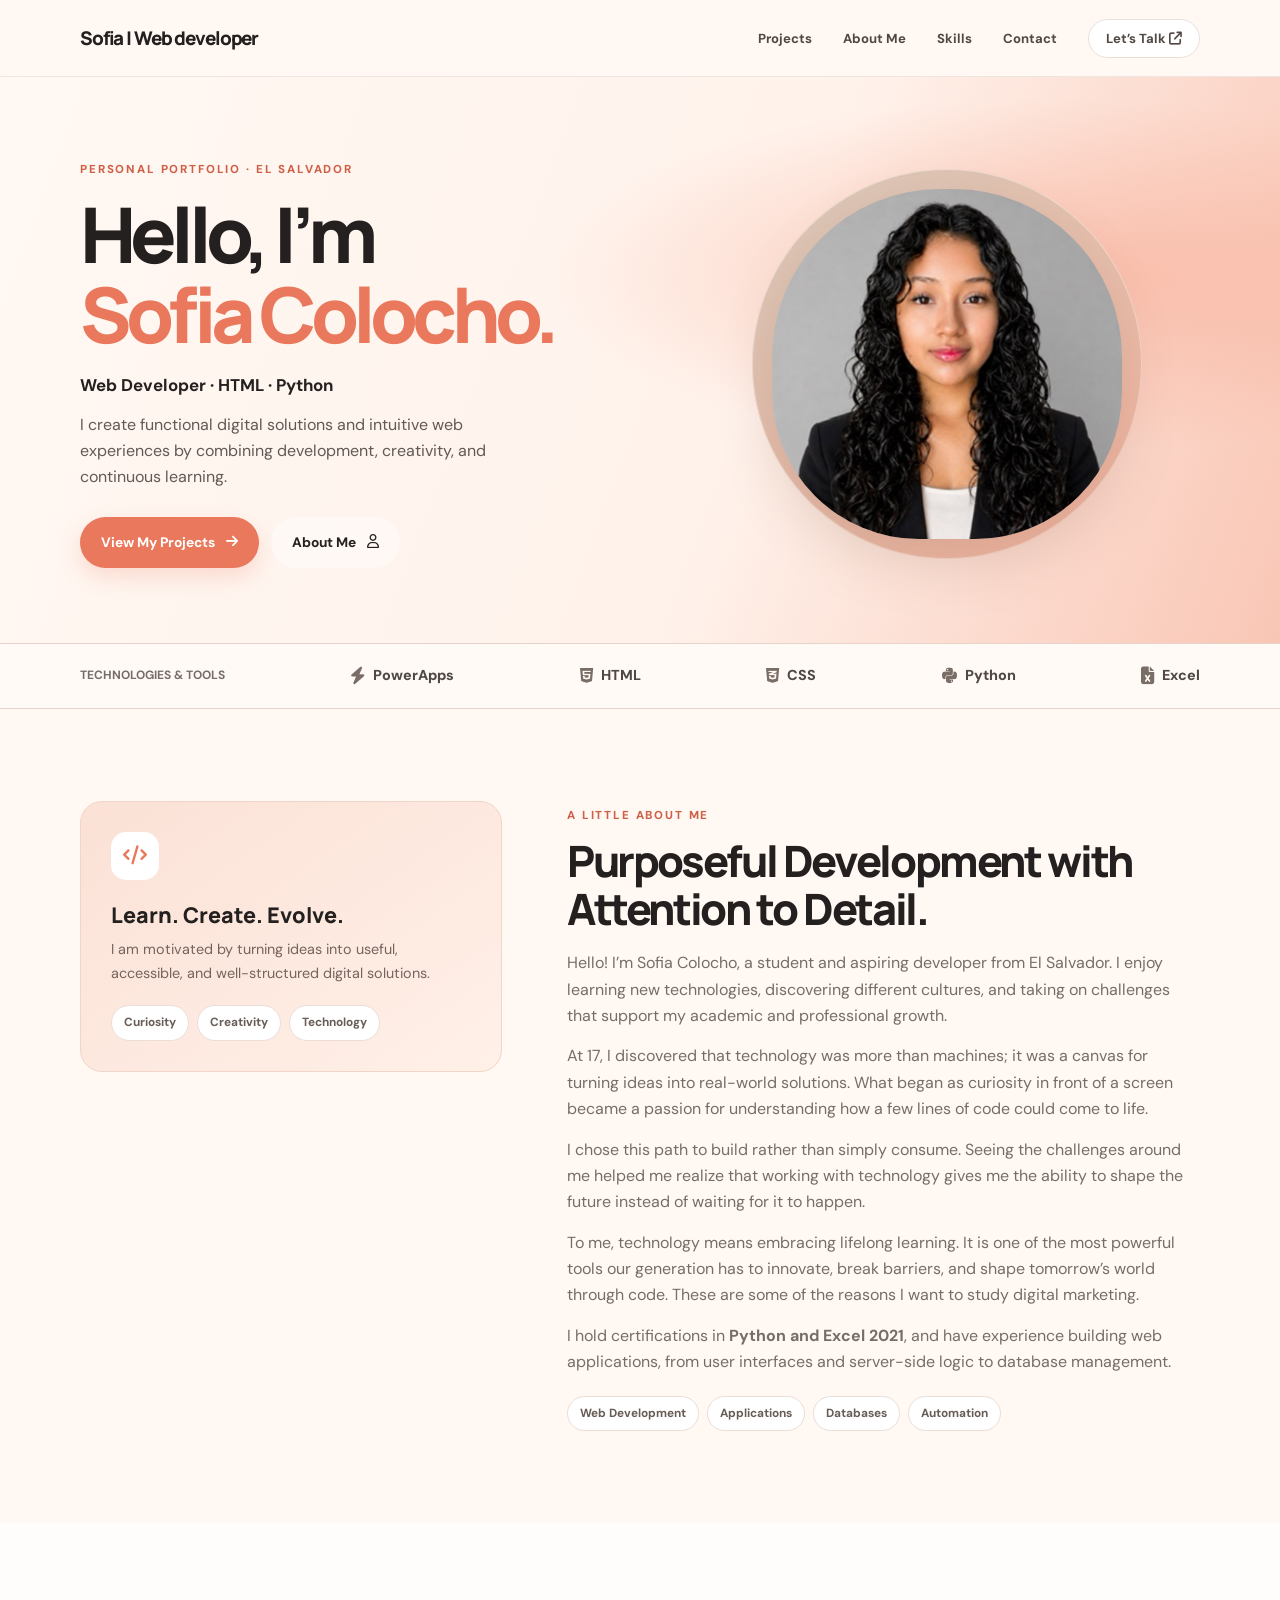
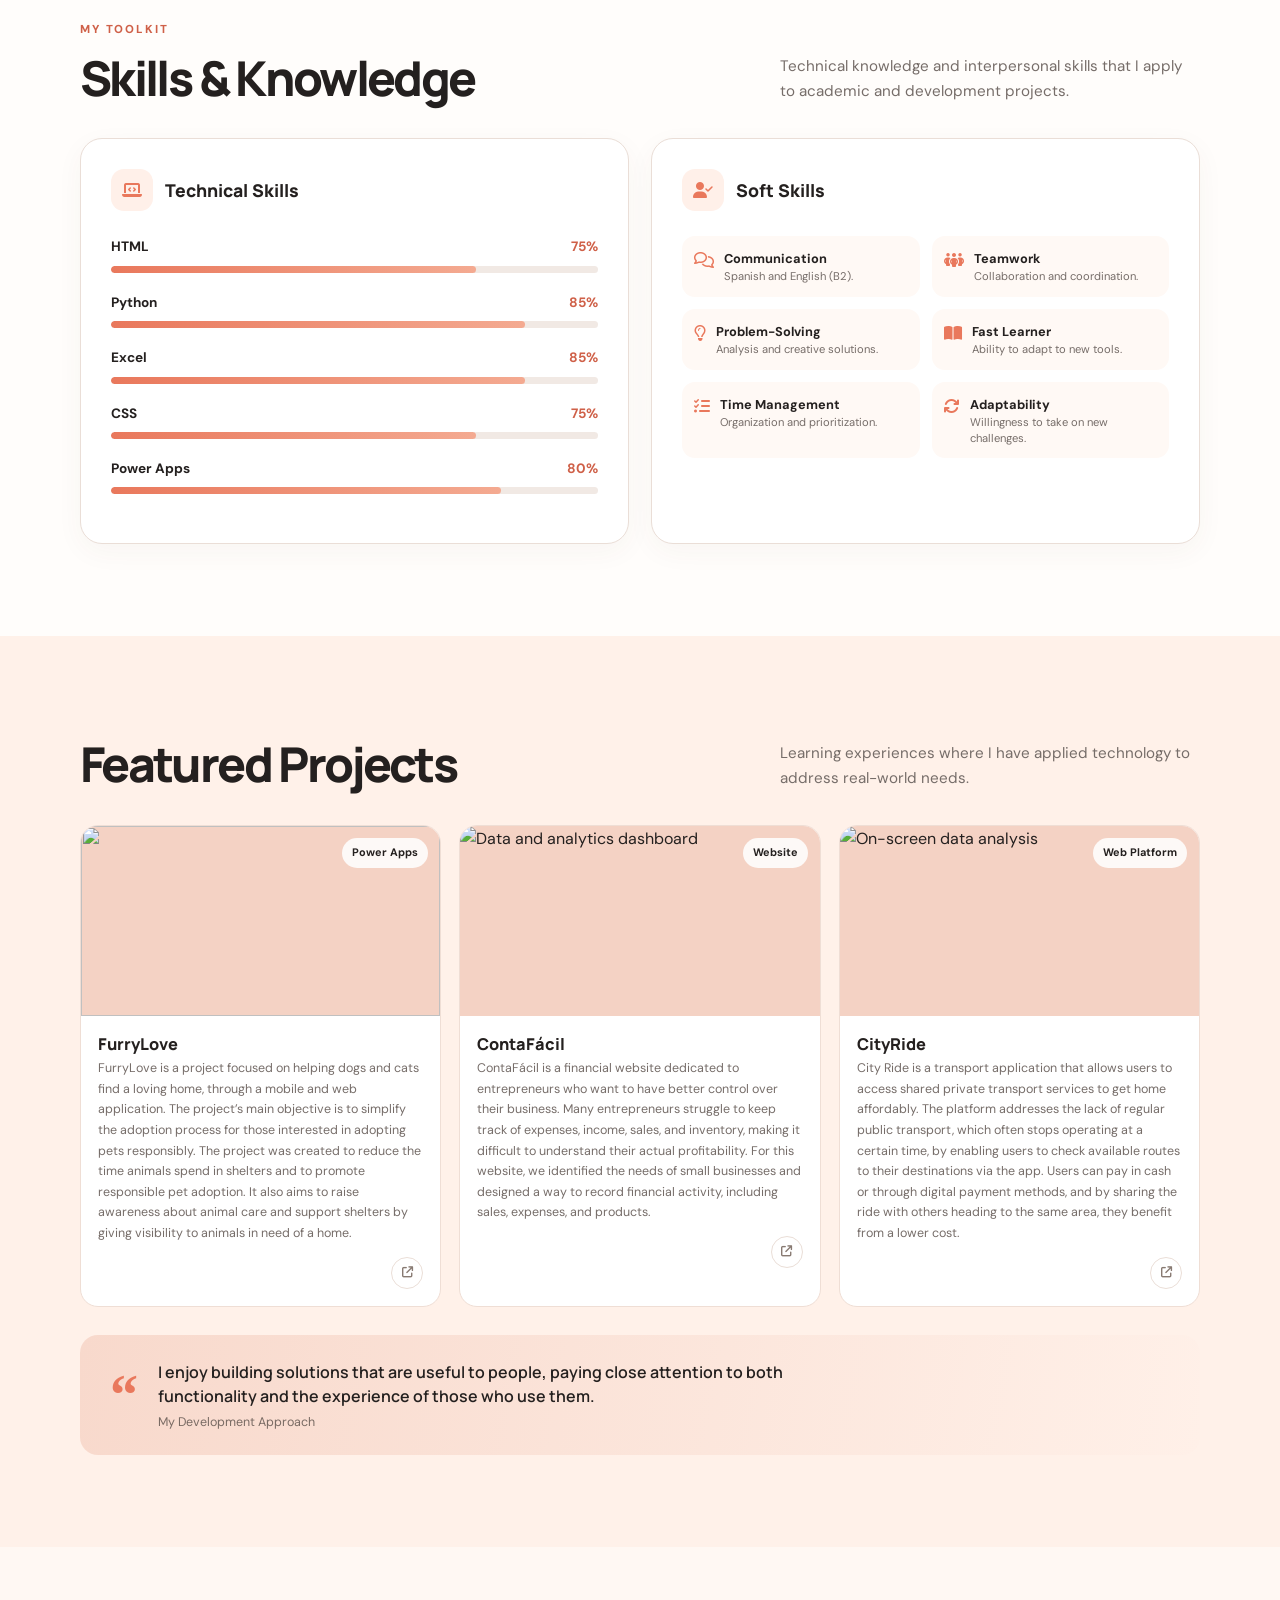
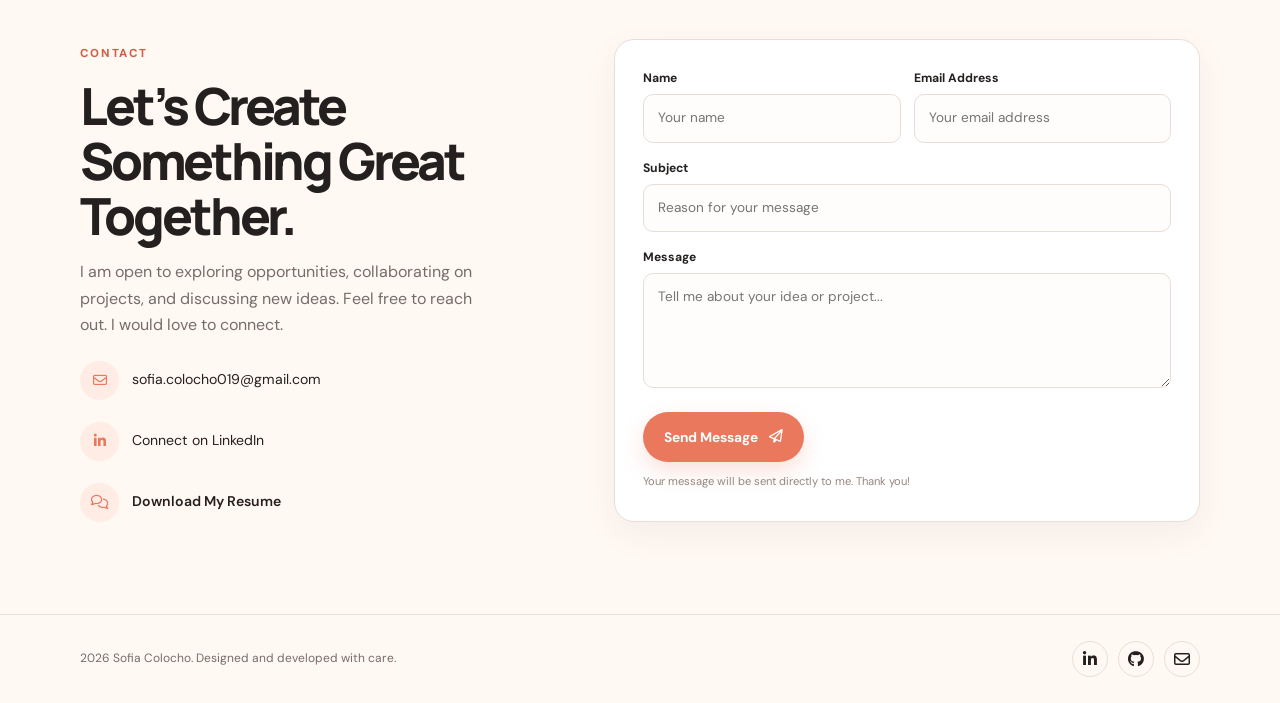
==== index.html @ 5ce37795 "Fix GitHub Pages root directory." ====
<!DOCTYPE html>
<html lang="en">
<head>
  <meta charset="UTF-8">
  <meta name="viewport" content="width=device-width, initial-scale=1.0">
  <meta name="description" content="Sofia Colocho's portfolio: web development, JavaScript, Node.js, Power Apps, and digital solutions.">
  <meta name="theme-color" content="#fff7f2">
  <title>Sofia Colocho — Web Developer</title>
  <link rel="preconnect" href="https://fonts.googleapis.com">
  <link rel="preconnect" href="https://fonts.gstatic.com" crossorigin>
  <link href="https://fonts.googleapis.com/css2?family=DM+Sans:wght@400;500;600;700&family=Manrope:wght@400;500;600;700;800&display=swap" rel="stylesheet">
  <link rel="stylesheet" href="https://cdnjs.cloudflare.com/ajax/libs/font-awesome/6.5.2/css/all.min.css">
  <link rel="stylesheet" href="style.css">
</head>
<body>
  <nav class="nav">
    <div class="wrap nav-inner">
      <a class="logo" href="#inicio">Sofia | Web developer<span></span></a>
      <button class="menu-btn" id="menuBtn" aria-label="Open menu" aria-expanded="false"><i class="fa-solid fa-bars"></i></button>
      <ul class="nav-links" id="navLinks">
        <li><a href="#proyectos">Projects</a></li>
        <li><a href="#sobre-mi">About Me</a></li>
        <li><a href="#habilidades">Skills</a></li>
        <li><a href="#contacto">Contact</a></li>
        <li><a class="nav-cta" href="#contacto">Let’s Talk <i class="fa-solid fa-arrow-up-right-from-square"></i></a></li>
      </ul>
    </div>
  </nav>

  <header class="hero" id="inicio">
    <div class="wrap hero-grid">
      <div class="reveal">
        <div class="eyebrow">Personal Portfolio · El Salvador</div>
        <h1>Hello, I’m<span>Sofia Colocho.</span></h1>
        <div class="hero-role">Web Developer · HTML · Python</div>
        <p class="hero-copy">I create functional digital solutions and intuitive web experiences by combining development, creativity, and continuous learning.</p>
        <div class="hero-actions">
          <a class="btn btn-primary" href="#proyectos">View My Projects <i class="fa-solid fa-arrow-right"></i></a>
          <a class="btn btn-light" href="#sobre-mi">About Me <i class="fa-regular fa-user"></i></a>
        </div>
      </div>

      
      <div class="hero-visual reveal">
        <div class="portrait-halo"></div>
       <img src="Images/WhatsApp Image 2026-11-08 at 6.31.01 PM.jpeg" alt="Fotografía de perfil" class="portrait"
>
       
      </div>
    </div>
  </header>

  <div class="tool-strip">
    <div class="wrap tools">
      <span class="tools-label">TECHNOLOGIES & TOOLS</span>
      <span class="tool"><i class="fa-solid fa-bolt"></i> PowerApps</span>
      <span class="tool"><i class="fa-brands fa-html5"></i> HTML</span>
      <span class="tool"><i class="fa-brands fa-css3-alt"></i> CSS</span>
      <span class="tool"><i class="fa-brands fa-python"></i> Python</span>
      <span class="tool"><i class="fa-solid fa-file-excel"></i> Excel</span>
    </div>
  </div>

  <main>
    <section class="section" id="sobre-mi">
      <div class="wrap about-grid">
        <aside class="about-card reveal">
          <div class="icon"><i class="fa-solid fa-code"></i></div>
          <h3>Learn. Create. Evolve.</h3>
          <p>I am motivated by turning ideas into useful, accessible, and well-structured digital solutions.</p>
          <div class="chips">
            <span class="chip">Curiosity</span>
            <span class="chip">Creativity</span>
            <span class="chip">Technology</span>
          </div>
        </aside>

        <div class="about-copy reveal">
          <span class="eyebrow">A Little About Me</span>
          <h2>Purposeful Development with Attention to Detail.</h2>

          <p>Hello! I’m Sofia Colocho, a student and aspiring developer from El Salvador. I enjoy learning new technologies, discovering different cultures, and taking on challenges that support my academic and professional growth.</p>

          <p>At 17, I discovered that technology was more than machines; it was a canvas for turning ideas into real-world solutions. What began as curiosity in front of a screen became a passion for understanding how a few lines of code could come to life.</p>

          <p>I chose this path to build rather than simply consume. Seeing the challenges around me helped me realize that working with technology gives me the ability to shape the future instead of waiting for it to happen.</p>

          <p>To me, technology means embracing lifelong learning. It is one of the most powerful tools our generation has to innovate, break barriers, and shape tomorrow’s world through code. These are some of the reasons I want to study digital marketing.</p>

          <p>I hold certifications in <strong>Python and Excel 2021</strong>, and have experience building web applications, from user interfaces and server-side logic to database management.</p>

          <div class="chips">
            <span class="chip">Web Development</span>
            <span class="chip">Applications</span>
            <span class="chip">Databases</span>
            <span class="chip">Automation</span>
          </div>
        </div>
      </div>
    </section>

    <section class="section" id="habilidades" style="background:#fffdfb">
      <div class="wrap">
        <div class="section-head reveal">
          <div>
            <span class="eyebrow">My Toolkit</span>
            <h2>Skills & Knowledge</h2>
          </div>
          <p>Technical knowledge and interpersonal skills that I apply to academic and development projects.</p>
        </div>

        <div class="skills-grid">
          <div class="panel reveal">
            <div class="panel-title">
              <i class="fa-solid fa-laptop-code"></i>
              <h3>Technical Skills</h3>
            </div>

            <div class="skill">
              <div class="skill-info"><span>HTML</span><span>75%</span></div>
              <div class="track"><div class="fill" data-width="75%"></div></div>
            </div>

            <div class="skill">
              <div class="skill-info"><span>Python</span><span>85%</span></div>
              <div class="track"><div class="fill" data-width="85%"></div></div>
            </div>

            <div class="skill">
              <div class="skill-info"><span>Excel</span><span>85%</span></div>
              <div class="track"><div class="fill" data-width="85%"></div></div>
            </div>

            <div class="skill">
              <div class="skill-info"><span>CSS</span><span>75%</span></div>
              <div class="track"><div class="fill" data-width="75%"></div></div>
            </div>

            <div class="skill">
              <div class="skill-info"><span>Power Apps</span><span>80%</span></div>
              <div class="track"><div class="fill" data-width="80%"></div></div>
            </div>
          </div>

          <div class="panel reveal">
            <div class="panel-title">
              <i class="fa-solid fa-user-check"></i>
              <h3>Soft Skills</h3>
            </div>

            <div class="soft-grid">
              <div class="soft">
                <i class="fa-regular fa-comments"></i>
                <div><strong>Communication</strong><small>Spanish and English (B2).</small></div>
              </div>

              <div class="soft">
                <i class="fa-solid fa-people-group"></i>
                <div><strong>Teamwork</strong><small>Collaboration and coordination.</small></div>
              </div>

              <div class="soft">
                <i class="fa-regular fa-lightbulb"></i>
                <div><strong>Problem-Solving</strong><small>Analysis and creative solutions.</small></div>
              </div>

              <div class="soft">
                <i class="fa-solid fa-book-open"></i>
                <div><strong>Fast Learner</strong><small>Ability to adapt to new tools.</small></div>
              </div>

              <div class="soft">
                <i class="fa-solid fa-list-check"></i>
                <div><strong>Time Management</strong><small>Organization and prioritization.</small></div>
              </div>

              <div class="soft">
                <i class="fa-solid fa-arrows-rotate"></i>
                <div><strong>Adaptability</strong><small>Willingness to take on new challenges.</small></div>
              </div>
            </div>
          </div>
        </div>
      </div>
    </section>

    <section class="section projects" id="proyectos">
      <div class="wrap">
        <div class="section-head reveal">
          <div><h2>Featured Projects</h2></div>
          <p>Learning experiences where I have applied technology to address real-world needs.</p>
        </div>

        <div class="project-grid">
          <article class="project-card reveal" data-project="furrylove">
            <div class="project-image">
              <img src="https://images.unsplash.com/photo-1594004844563-536a03a6e532?q=80&w=870&auto=format&fit=crop&ixlib=rb-4.1.0&ixid=NHwxMjA3fDA%3D" alt="" loading="lazy">
              <span class="project-type">Power Apps</span>
            </div>
            <div class="project-info">
              <h3>FurryLove</h3>
<p>FurryLove is a project focused on helping dogs and cats find a loving home, through a mobile and web application. The project’s main objective is to simplify the adoption process for those interested in adopting pets responsibly.
The project was created to reduce the time animals spend in shelters and to promote responsible pet adoption. It also aims to raise awareness about animal care and support shelters by giving visibility to animals in need of a home.</p>              <div class="project-bottom">
                <span></span>
                <span class="circle-arrow"><i class="fa-solid fa-arrow-up-right-from-square"></i></span>
              </div>
            </div>
          </article>

          <article class="project-card reveal" data-project="contafacill">
            <div class="project-image">
              <img src="https://images.unsplash.com/photo-1551288049-bebda4e38f71?auto=format&fit=crop&w=900&q=85" alt="Data and analytics dashboard" loading="lazy">
              <span class="project-type">Website</span>
            </div>
            <div class="project-info">
              <h3>ContaFácil</h3>
              <p>ContaFácil is a financial website dedicated to entrepreneurs who want to have better control over their business. Many entrepreneurs struggle to keep track of expenses, income, sales, and inventory, making it difficult to understand their actual profitability. For this website, we identified the needs of small businesses and designed a way to record financial activity, including sales, expenses, and products.</p>
              <div class="project-bottom">
                <span></span>
                <span class="circle-arrow"><i class="fa-solid fa-arrow-up-right-from-square"></i></span>
              </div>
            </div>
          </article>

          <article class="project-card reveal" data-project="cityride">
            <div class="project-image">
              <img src="https://images.unsplash.com/photo-1676622214545-b069e0722a58?q=80&w=1567&auto=format&fit=crop&ixlib=rb-4.1.0&ixid=NHwxMjA3fDA%3D" alt="On-screen data analysis" loading="lazy">
              <span class="project-type">Web Platform</span>
            </div>
            <div class="project-info">
              <h3>CityRide</h3>
              <p>City Ride is a transport application that allows users to access shared private transport services to get home affordably. The platform addresses the lack of regular public transport, which often stops operating at a certain time, by enabling users to check available routes to their destinations via the app. Users can pay in cash or through digital payment methods, and by sharing the ride with others heading to the same area, they benefit from a lower cost.</p>
              <div class="project-bottom">
                <span></span>
                <span class="circle-arrow"><i class="fa-solid fa-arrow-up-right-from-square"></i></span>
              </div>
            </div>
          </article>
        </div>

        <div class="quote-band reveal">
          <div class="quote-mark">“</div>
          <div>
            <p>I enjoy building solutions that are useful to people, paying close attention to both functionality and the experience of those who use them.</p>
            <small>My Development Approach</small>
          </div>
        </div>
      </div>
    </section>

    <section class="section" id="contacto">
      <div class="wrap contact-grid">
        <div class="contact-copy reveal">
          <span class="eyebrow">Contact</span>
          <h2>Let’s Create Something Great Together.</h2>
          <p>I am open to exploring opportunities, collaborating on projects, and discussing new ideas. Feel free to reach out. I would love to connect.</p>

          <div class="contact-line">
            <i class="fa-regular fa-envelope"></i>
            <a href="https://mail.google.com/mail/?view=cm&fs=1&to=sofia.colocho019@gmail.com&su=Contact%20from%20your%20portfolio" target="_blank" rel="noopener noreferrer" style="color: inherit; text-decoration: none;">
              <span>sofia.colocho019@gmail.com</span>
            </a>
          </div>

          <div class="contact-line">
            <i class="fa-brands fa-linkedin-in" style="width: 39px; height: 39px; display: grid; place-items: center; border-radius: 50%; background: #ffede5; color: var(--coral);"></i>
            <a href="https://www.linkedin.com/in/sof%C3%ADa-colocho/" target="_blank" rel="noopener noreferrer" style="color: inherit; text-decoration: none;">
              <span>Connect on LinkedIn</span>
            </a>
          </div>

          <div class="contact-line">
            <i class="fa-regular fa-comments" style="width: 39px; height: 39px; display: grid; place-items: center; border-radius: 50%; background: #ffede5; color: var(--coral);"></i>
            <a href="CV Sofia Colocho (1).pdf" download="CV_Sofia_Colocho.pdf" style="color: inherit; text-decoration: none; font-weight: 600;">
              <span>Download My Resume</span>
            </a>
          </div>
        </div>

<form class="form reveal" id="contactForm">

    <div class="form-row">
        <div class="field">
            <label for="name">Name</label>
            <input id="name" name="name" type="text" placeholder="Your name" required maxlength="80" autocomplete="name">
        </div>

        <div class="field">
            <label for="email">Email Address</label>
            <input id="email" name="email" type="email" placeholder="Your email address" required maxlength="120" autocomplete="email">
        </div>
    </div>

    <div class="field">
        <label for="subject">Subject</label>
        <input id="subject" name="subject" type="text" placeholder="Reason for your message" required maxlength="120">
    </div>
    <div class="field">
        <label for="message">Message</label>
        <textarea id="message" name="message" placeholder="Tell me about your idea or project..." required maxlength="3000"></textarea>
    </div>

    <button class="btn btn-primary" type="submit" id="submitBtn">
        Send Message
        <i class="fa-regular fa-paper-plane"></i>
    </button>

    <p class="form-note" id="formNote" aria-live="polite">
        Your message will be sent directly to me. Thank you!
    </p>

</form>

       
      </div>
    </section>
  </main>

  <footer>
    <div class="wrap footer-inner">
      <p><span id="year"></span> Sofia Colocho. Designed and developed with care.</p>
      <div class="social">
        <a href="https://www.linkedin.com/in/sof%C3%ADa-colocho/" aria-label="LinkedIn" title="Add your LinkedIn URL"><i class="fa-brands fa-linkedin-in"></i></a>
        <a href="https://github.com/SofiaColocho" aria-label="GitHub" title="Add your GitHub URL"><i class="fa-brands fa-github"></i></a>


        <a href="https://mail.google.com/mail/?view=cm&fs=1&to=sofia.colocho019@gmail.com&su=Contact%20from%20your%20portfolio" target="_blank" rel="noopener noreferrer" style="color: inherit; text-decoration: none;" aria-label="Email" title="Add your email link"><i class="fa-regular fa-envelope"></i></a>
      </div>
    </div>
  </footer>

  <div class="modal" id="projectModal" role="dialog" aria-modal="true" aria-labelledby="modalTitle">
    <div class="modal-box">
      <button class="modal-close" id="modalClose" aria-label="Close dialog">&times;</button>

      <span class="eyebrow">FEATURED PROJECT</span>

      <h3 id="modalTitle"></h3>

      <p id="modalDescription"></p>

      <div class="modal-tags" id="modalTags"></div>

      <a id="modalLink" href="#" target="_blank" rel="noopener noreferrer" class="btn btn-primary">
        Visit Project
        <i class="fa-solid fa-arrow-up-right-from-square"></i>
      </a>
    </div>
  </div>

<div class="cursor-dot" id="cursorDot"></div>
<div class="cursor-ring" id="cursorRing"></div>
<div class="cursor-trail" id="cursorTrail"></div>
</div>

  <script src="script.js"></script>


</body>
</html>
---- style.css ----
:root{--paper:#fff8f3;--paper2:#fff1e9;--ink:#24201f;--muted:#766d69;--coral:#e9785c;--coral-dark:#cf6048;--line:#eaded7;--white:#fff;--shadow:0 18px 55px rgba(104,66,48,.12);--radius:22px}
    *{box-sizing:border-box;margin:0;padding:0}
    html{scroll-behavior:smooth;scroll-padding-top:92px}
    body{font-family:"DM Sans",sans-serif;color:var(--ink);background:var(--paper);line-height:1.65}
    a{color:inherit;text-decoration:none}button,input,textarea{font:inherit}img{display:block;max-width:100%}
    .wrap{width:min(1120px,calc(100% - 48px));margin:auto}
    .section{padding:92px 0}
    .eyebrow{font-size:.72rem;letter-spacing:.16em;text-transform:uppercase;color:var(--coral-dark);font-weight:800}
    .section-head{display:flex;justify-content:space-between;align-items:end;gap:24px;margin-bottom:34px}
    .section-head h2{font:800 clamp(2rem,4vw,3rem)/1.12 "Manrope",sans-serif;letter-spacing:-.055em;margin-top:9px}
    .section-head p{max-width:420px;color:var(--muted);font-size:.95rem}
    .btn{display:inline-flex;align-items:center;justify-content:center;gap:11px;padding:13px 20px;border:1px solid transparent;border-radius:999px;font-weight:700;font-size:.86rem;transition:.25s;cursor:pointer}
    .btn-primary{background:var(--coral);color:white;box-shadow:0 9px 22px rgba(233,120,92,.22)}
    .btn-primary:hover{background:var(--coral-dark);transform:translateY(-2px)}
    .btn-light{border-color:#d9c    9c0;background:rgba(255,255,255,.35)}
    .btn-light:hover{background:white;transform:translateY(-2px)}
    .nav{position:sticky;top:0;z-index:20;background:rgba(255,248,243,.88);backdrop-filter:blur(16px);border-bottom:1px solid rgba(234,222,215,.75)}
    .nav-inner{height:76px;display:flex;align-items:center;justify-content:space-between}
    .logo{font:800 1.18rem "Manrope",sans-serif;letter-spacing:-.06em}.logo span{color:var(--coral)}
    .nav-links{display:flex;align-items:center;gap:31px;list-style:none}
    .nav-links a{font-size:.82rem;font-weight:700;color:#514844;transition:.2s}.nav-links a:hover,.nav-links a.active{color:var(--coral-dark)}
    .nav-cta{padding:10px 17px;border-radius:999px;background:white;border:1px solid var(--line)}
    .menu-btn{display:none;border:0;background:none;font-size:1.25rem}
    .hero{position:relative;overflow:hidden;padding:82px 0 74px;background:radial-gradient(ellipse at 83% 35%,rgba(247,164,139,.55),transparent 34%),linear-gradient(110deg,#fff8f3 0%,#fff2eb 58%,#f9c6b5 100%)}
    .hero-grid{display:grid;grid-template-columns:1.05fr .95fr;align-items:center;gap:55px}
    .hero h1{font:800 clamp(3.2rem,6vw,5.2rem)/1.03 "Manrope",sans-serif;letter-spacing:-.075em;margin:15px 0 19px}
    .hero h1 span{display:block;color:var(--coral)}
    .hero-role{font-size:1.06rem;font-weight:700;margin-bottom:12px}
    .hero-copy{max-width:440px;color:#625955;margin-bottom:26px}
    .hero-actions{display:flex;gap:12px;flex-wrap:wrap}
    .hero-visual{position:relative;min-height:410px;display:grid;place-items:center}
    .portrait-halo{position:absolute;width:min(390px,90%);aspect-ratio:1;border-radius:50%;background:linear-gradient(145deg,#d9c8b9,#f5b49f);box-shadow:inset 0 0 0 1px rgba(255,255,255,.4)}
    .portrait{position:relative;z-index:1;width:min(350px,82%);height:350px;border-radius:48% 48% 42% 42%;object-fit:cover;object-position:center;background:linear-gradient(145deg,#d8c6b7,#f3a58f);box-shadow:0 22px 55px rgba(118,76,58,.18)}
    .portrait-placeholder{position:relative;z-index:1;width:min(350px,82%);height:350px;border-radius:48% 48% 42% 42%;display:grid;place-items:center;color:white;font:800 5rem "Manrope";background:linear-gradient(145deg,#c8b4a5,#ed9d84);box-shadow:0 22px 55px rgba(118,76,58,.18)}
    .status-card{position:absolute;z-index:2;right:-3px;bottom:25px;width:215px;padding:18px;border:1px solid rgba(255,255,255,.7);border-radius:18px;background:rgba(255,247,242,.82);backdrop-filter:blur(15px);box-shadow:var(--shadow)}
    .status{font-size:.7rem;color:#bd684f;font-weight:800;margin-bottom:8px}.status i{font-size:.55rem;margin-right:6px}
    .status-card p{font-size:.82rem;line-height:1.5;color:#514844}.status-card strong{display:block;margin-top:4px}
    .tool-strip{border-top:1px solid rgba(221,196,183,.7);border-bottom:1px solid rgba(221,196,183,.7);padding:20px 0;background:rgba(255,255,255,.2)}
    .tools{display:flex;align-items:center;justify-content:space-between;gap:20px;flex-wrap:wrap}
    .tools-label{font-size:.75rem;color:var(--muted);font-weight:700}.tool{display:flex;align-items:center;gap:8px;font-weight:800;color:#504844;font-size:.9rem}.tool i{font-size:1.1rem;color:#7a6d66}
    .about-grid{display:grid;grid-template-columns:.8fr 1.2fr;gap:65px;align-items:start}
    .about-card{padding:30px;border-radius:var(--radius);background:linear-gradient(145deg,#fbe1d6,#fff0e8);border:1px solid #f1d5c9}
    .about-card .icon{width:48px;height:48px;border-radius:15px;display:grid;place-items:center;background:white;color:var(--coral);font-size:1.2rem;margin-bottom:20px}
    .about-card h3{font:800 1.35rem "Manrope";margin-bottom:9px}.about-card p{font-size:.9rem;color:#74645d}
    .about-copy h2{font:800 clamp(2rem,4vw,2.7rem)/1.1 "Manrope";letter-spacing:-.055em;margin:10px 0 18px}.about-copy p{color:var(--muted);margin-bottom:14px}
    .chips{display:flex;gap:8px;flex-wrap:wrap;margin-top:20px}.chip{padding:7px 12px;border-radius:99px;background:white;border:1px solid var(--line);font-size:.74rem;font-weight:700;color:#685c56}
    .skills{background:#fffdfb}.skills-grid{display:grid;grid-template-columns:1fr 1fr;gap:22px}
    .panel{background:white;border:1px solid var(--line);border-radius:var(--radius);padding:30px;box-shadow:0 8px 28px rgba(92,63,49,.045)}
    .panel-title{display:flex;align-items:center;gap:12px;margin-bottom:25px}.panel-title i{width:42px;height:42px;display:grid;place-items:center;background:#fff0e9;color:var(--coral);border-radius:13px}.panel-title h3{font:800 1.1rem "Manrope"}
    .skill{margin:19px 0}.skill-info{display:flex;justify-content:space-between;font-size:.85rem;font-weight:700;margin-bottom:7px}.skill-info span:last-child{color:var(--coral-dark)}
    .track{height:7px;border-radius:20px;background:#f1e9e4;overflow:hidden}.fill{height:100%;width:0;background:linear-gradient(90deg,#e9785c,#f4aa91);border-radius:inherit;transition:width 1.2s ease}
    .soft-grid{display:grid;grid-template-columns:1fr 1fr;gap:12px}.soft{display:flex;gap:10px;padding:12px;border-radius:13px;background:#fff9f5}.soft i{color:var(--coral);margin-top:4px}.soft strong{font-size:.8rem;display:block}.soft small{font-size:.7rem;color:var(--muted);line-height:1.4;display:block}
    .projects{background:var(--paper2)}
    .project-grid{display:grid;grid-template-columns:repeat(3,1fr);gap:18px}
    .project-card{background:white;border:1px solid #efded5;border-radius:18px;overflow:hidden;transition:.3s;cursor:pointer}
    .project-card:hover{transform:translateY(-6px);box-shadow:var(--shadow)}
    .project-image{height:190px;position:relative;overflow:hidden;background:#f4d2c4}.project-image img{width:100%;height:100%;object-fit:cover;transition:transform .5s}.project-card:hover img{transform:scale(1.06)}
    .project-type{position:absolute;right:12px;top:12px;padding:6px 10px;border-radius:99px;background:rgba(255,255,255,.86);font-size:.68rem;font-weight:700}
    .project-info{padding:17px}.project-info h3{font:800 1.02rem "Manrope";margin-bottom:3px}.project-info p{font-size:.78rem;color:var(--muted)}.project-bottom{display:flex;justify-content:space-between;align-items:center;margin-top:13px}.project-bottom span{font-size:.7rem;color:#887a72}.circle-arrow{width:32px;height:32px;border:1px solid var(--line);border-radius:50%;display:grid;place-items:center;color:var(--coral)}
    .quote-band{margin-top:28px;padding:25px 30px;display:flex;align-items:center;gap:20px;border-radius:18px;background:linear-gradient(100deg,#f8d9cc,#fff0e8)}
    .quote-mark{font:800 3.5rem/1 Georgia;color:var(--coral)}.quote-band p{font:600 1rem/1.55 "Manrope";max-width:700px}.quote-band small{display:block;color:#786a63;margin-top:5px;font:400 .78rem "DM Sans"}
    .contact{background:#fffdfb}.contact-grid{display:grid;grid-template-columns:.9fr 1.1fr;gap:55px}
    .contact-copy h2{font:800 clamp(2.2rem,4vw,3.2rem)/1.08 "Manrope";letter-spacing:-.06em;margin:12px 0 16px}.contact-copy p{color:var(--muted);max-width:400px}.contact-line{display:flex;align-items:center;gap:13px;margin-top:22px;font-size:.88rem}.contact-line i{width:39px;height:39px;display:grid;place-items:center;border-radius:50%;background:#ffede5;color:var(--coral)}
    .form{padding:28px;border:1px solid var(--line);border-radius:20px;background:white;box-shadow:0 12px 35px rgba(92,63,49,.06)}
    .form-row{display:grid;grid-template-columns:1fr 1fr;gap:13px}.field{margin-bottom:15px}.field label{display:block;font-size:.76rem;font-weight:700;margin-bottom:6px}.field input,.field textarea{width:100%;padding:12px 14px;border:1px solid #e8ddd7;border-radius:10px;background:#fffdfb;outline:none;font-size:.85rem;transition:.2s}.field input:focus,.field textarea:focus{border-color:var(--coral);box-shadow:0 0 0 3px rgba(233,120,92,.12)}.field textarea{min-height:115px;resize:vertical}.form-note{font-size:.7rem;color:#958780;margin-top:10px}
    footer{padding:26px 0;border-top:1px solid var(--line);background:#fff8f3}.footer-inner{display:flex;justify-content:space-between;align-items:center;gap:20px}.footer-inner p{font-size:.75rem;color:var(--muted)}.social{display:flex;gap:10px}.social a{width:36px;height:36px;border:1px solid var(--line);border-radius:50%;display:grid;place-items:center;transition:.2s}.social a:hover{color:white;background:var(--coral);border-color:var(--coral)}


.modal {
  position: fixed;
  inset: 0;
  z-index: 50;
  display: none;
  place-items: center;
  padding: 20px;
  background: rgba(35, 25, 21, 0.65);
  backdrop-filter: blur(7px);
}

.modal.open {
  display: grid;
}

.modal-box {
  width: min(520px, 100%);
  padding: 35px;
  border-radius: 22px;
  background: var(--paper);
  box-shadow: 0 25px 80px rgba(35, 25, 21, 0.25);
  position: relative;
  animation: modalAppear 0.3s ease;
}

@keyframes modalAppear {
  from {
    opacity: 0;
    transform: translateY(20px) scale(0.97);
  }

  to {
    opacity: 1;
    transform: translateY(0) scale(1);
  }
}

.modal-close {
  position: absolute;
  right: 18px;
  top: 15px;
  width: 35px;
  height: 35px;
  border: 0;
  border-radius: 50%;
  background: #fff0e9;
  color: var(--coral-dark);
  font-size: 1.5rem;
  cursor: pointer;
  transition: 0.2s;
}

.modal-close:hover {
  background: var(--coral);
  color: white;
  transform: rotate(90deg);
}

.modal-box h3 {
  font: 800 1.7rem "Manrope", sans-serif;
  margin: 15px 0 12px;
}

.modal-box p {
  color: var(--muted);
  font-size: 0.92rem;
  line-height: 1.7;
}

.modal-tags {
  display: flex;
  gap: 8px;
  flex-wrap: wrap;
  margin: 22px 0;
}

.modal-tags span {
  padding: 7px 12px;
  background: white;
  border: 1px solid var(--line);
  border-radius: 99px;
  font-size: 0.75rem;
  font-weight: 700;
  color: #685c56;
}

.modal-box #modalLink {
  margin-top: 5px;
}

.modal-box #modalLink[hidden] {
  display: none;
}

@media (max-width: 480px) {
  .modal-box {
    padding: 28px 22px;
  }
}

    .reveal{opacity:0;transform:translateY(18px);transition:opacity .65s,transform .65s}.reveal.show{opacity:1;transform:none}
    @media(max-width:850px){.hero-grid{gap:20px}.hero-visual{min-height:340px}.portrait,.portrait-placeholder{height:290px}.status-card{right:-8px}.about-grid{gap:30px}.project-grid{gap:12px}.project-image{height:155px}}
    @media(max-width:650px){.wrap{width:calc(100% - 34px)}.section{padding:70px 0}.nav-inner{height:66px}.menu-btn{display:block}.nav-links{display:none;position:absolute;top:66px;left:0;right:0;padding:15px 24px 22px;background:var(--paper);border-bottom:1px solid var(--line);flex-direction:column;align-items:stretch;gap:0}.nav-links.open{display:flex}.nav-links a{display:block;padding:11px 0}.nav-cta{margin-top:7px;text-align:center}.hero{padding:52px 0 48px}.hero-grid{grid-template-columns:1fr;text-align:center}.hero-visual{grid-row:1;min-height:280px}.portrait,.portrait-placeholder{width:235px;height:245px}.portrait-halo{width:265px}.status-card{width:175px;right:0;bottom:0;padding:12px;text-align:left}.hero h1{font-size:clamp(2.8rem,13vw,4.2rem)}.hero-copy{margin-left:auto;margin-right:auto}.hero-actions{justify-content:center}.tools{justify-content:center}.tools-label{width:100%;text-align:center}.section-head{display:block}.section-head p{margin-top:12px}.about-grid,.skills-grid,.contact-grid{grid-template-columns:1fr}.project-grid{grid-template-columns:1fr}.project-image{height:205px}.quote-band{align-items:flex-start;padding:20px}.soft-grid{grid-template-columns:1fr 1fr}.form-row{grid-template-columns:1fr;gap:0}.footer-inner{flex-direction:column;text-align:center}}
    @media(max-width:390px){.soft-grid{grid-template-columns:1fr}.hero-actions .btn{width:100%}}


/* =====================================
   AURORA CORAL - CURSOR FIX
===================================== */

@media (hover: hover) and (pointer: fine) {

    html, body, a, button {
        cursor: none !important;
    }

    .cursor-dot {
        position: fixed !important;
        top: 0;
        left: 0;
        width: 8px;
        height: 8px;
        background: #e9785c;
        border-radius: 50%;
        pointer-events: none !important;
        z-index: 2147483647 !important;
        transform: translate(-50%, -50%);
        opacity: 0;
        transition: opacity .2s;
        box-shadow: 0 0 12px rgba(233,120,92,.8);
    }

    .cursor-ring {
        position: fixed !important;
        top: 0;
        left: 0;
        width: 38px;
        height: 38px;
        border: 2px solid #e9785c;
        border-radius: 50%;
        pointer-events: none !important;
        z-index: 2147483646 !important;
        transform: translate(-50%, -50%);
        opacity: 0;
        background: rgba(233,120,92,.08);
        transition:
            width .25s ease,
            height .25s ease,
            background .25s ease,
            opacity .2s ease;
    }

    .cursor-dot.active,
    .cursor-ring.active {
        opacity: 1;
    }

    .cursor-ring.hover {
        width: 55px;
        height: 55px;
        background: rgba(233,120,92,.18);
    }

    .cursor-ring.click {
        width: 24px;
        height: 24px;
        background: rgba(233,120,92,.3);
    }

    .cursor-particle {
        position: fixed !important;
        z-index: 2147483645 !important;
        pointer-events: none !important;
        border-radius: 50%;
        background: #e9785c;
        box-shadow: 0 0 10px rgba(233,120,92,.8);
        animation: auroraFade .65s ease-out forwards;
    }

    @keyframes auroraFade {
        from {
            opacity: .9;
            transform: translate(-50%, -50%) scale(1);
        }
        to {
            opacity: 0;
            transform: translate(-50%, -50%) scale(0);
        }
    }
}

@media (hover: none), (pointer: coarse) {
    .cursor-dot,
    .cursor-ring,
    .cursor-trail {
        display: none !important;
    }
}
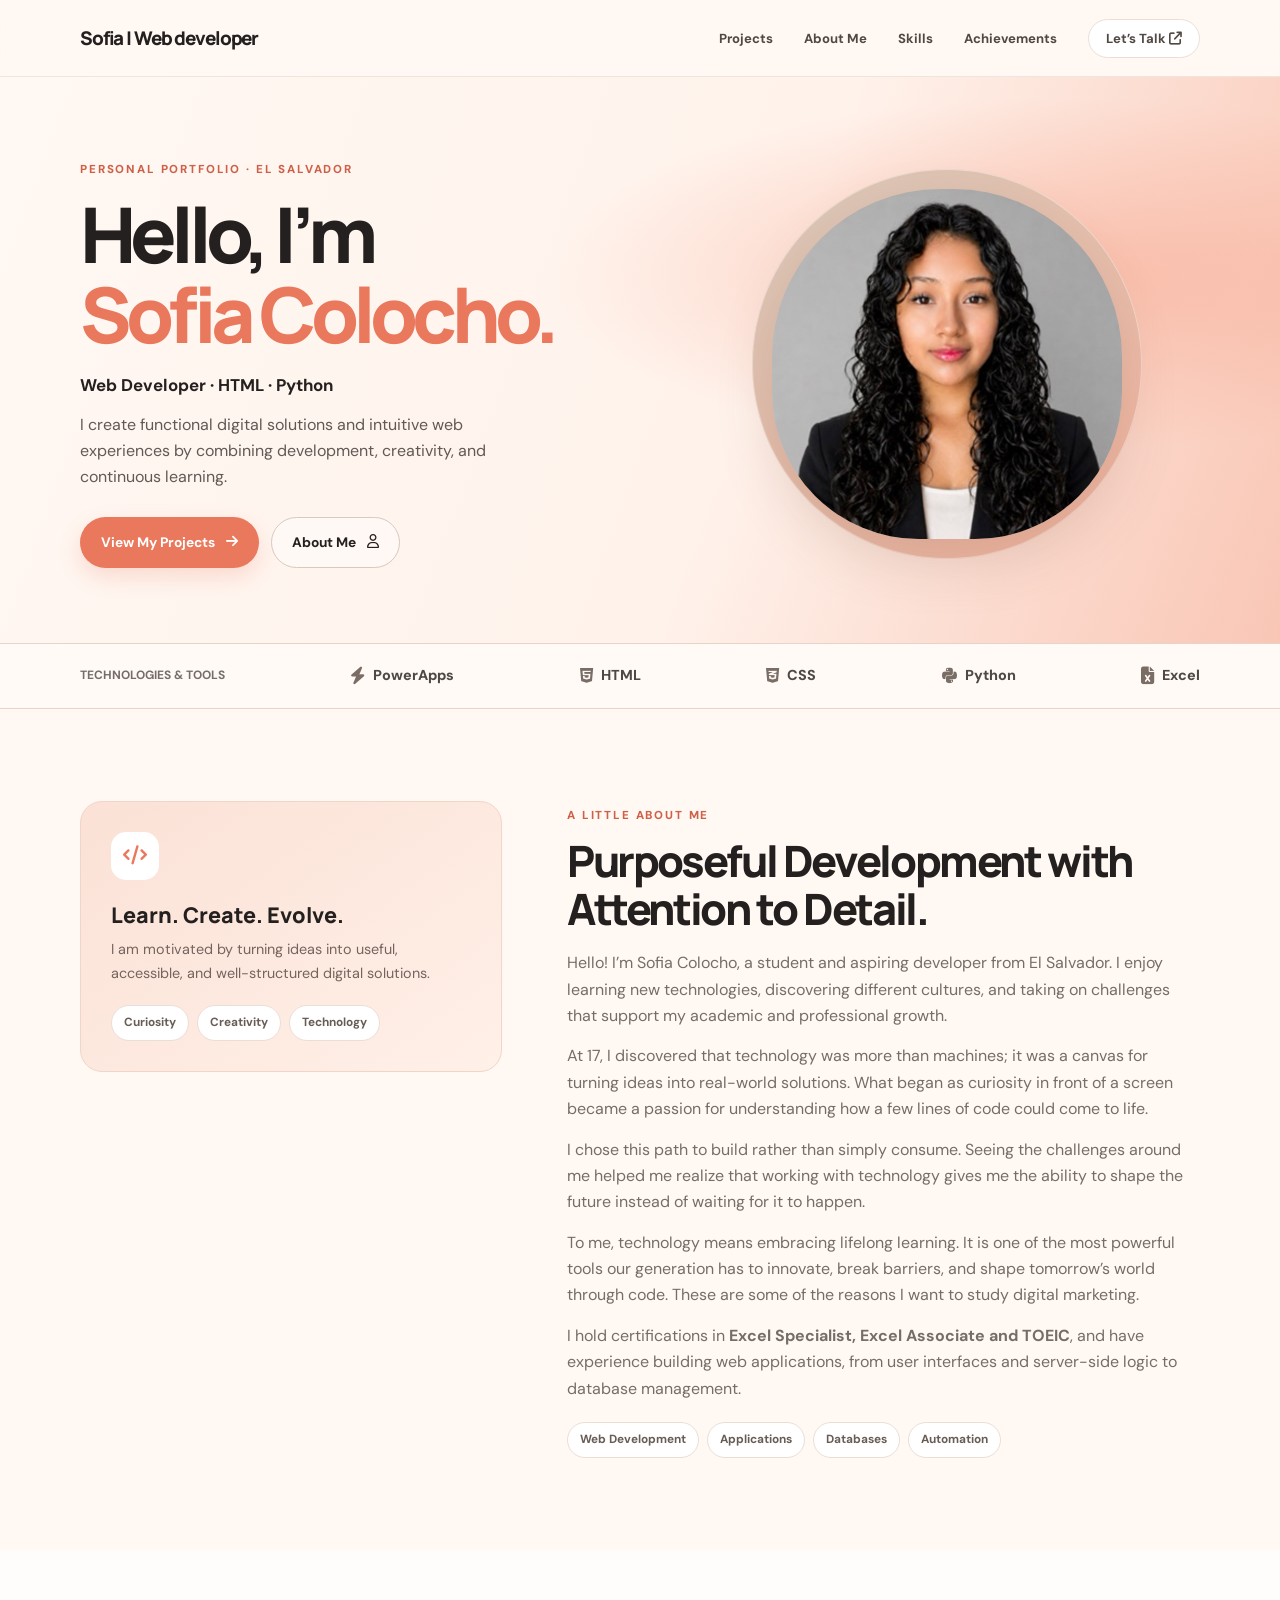
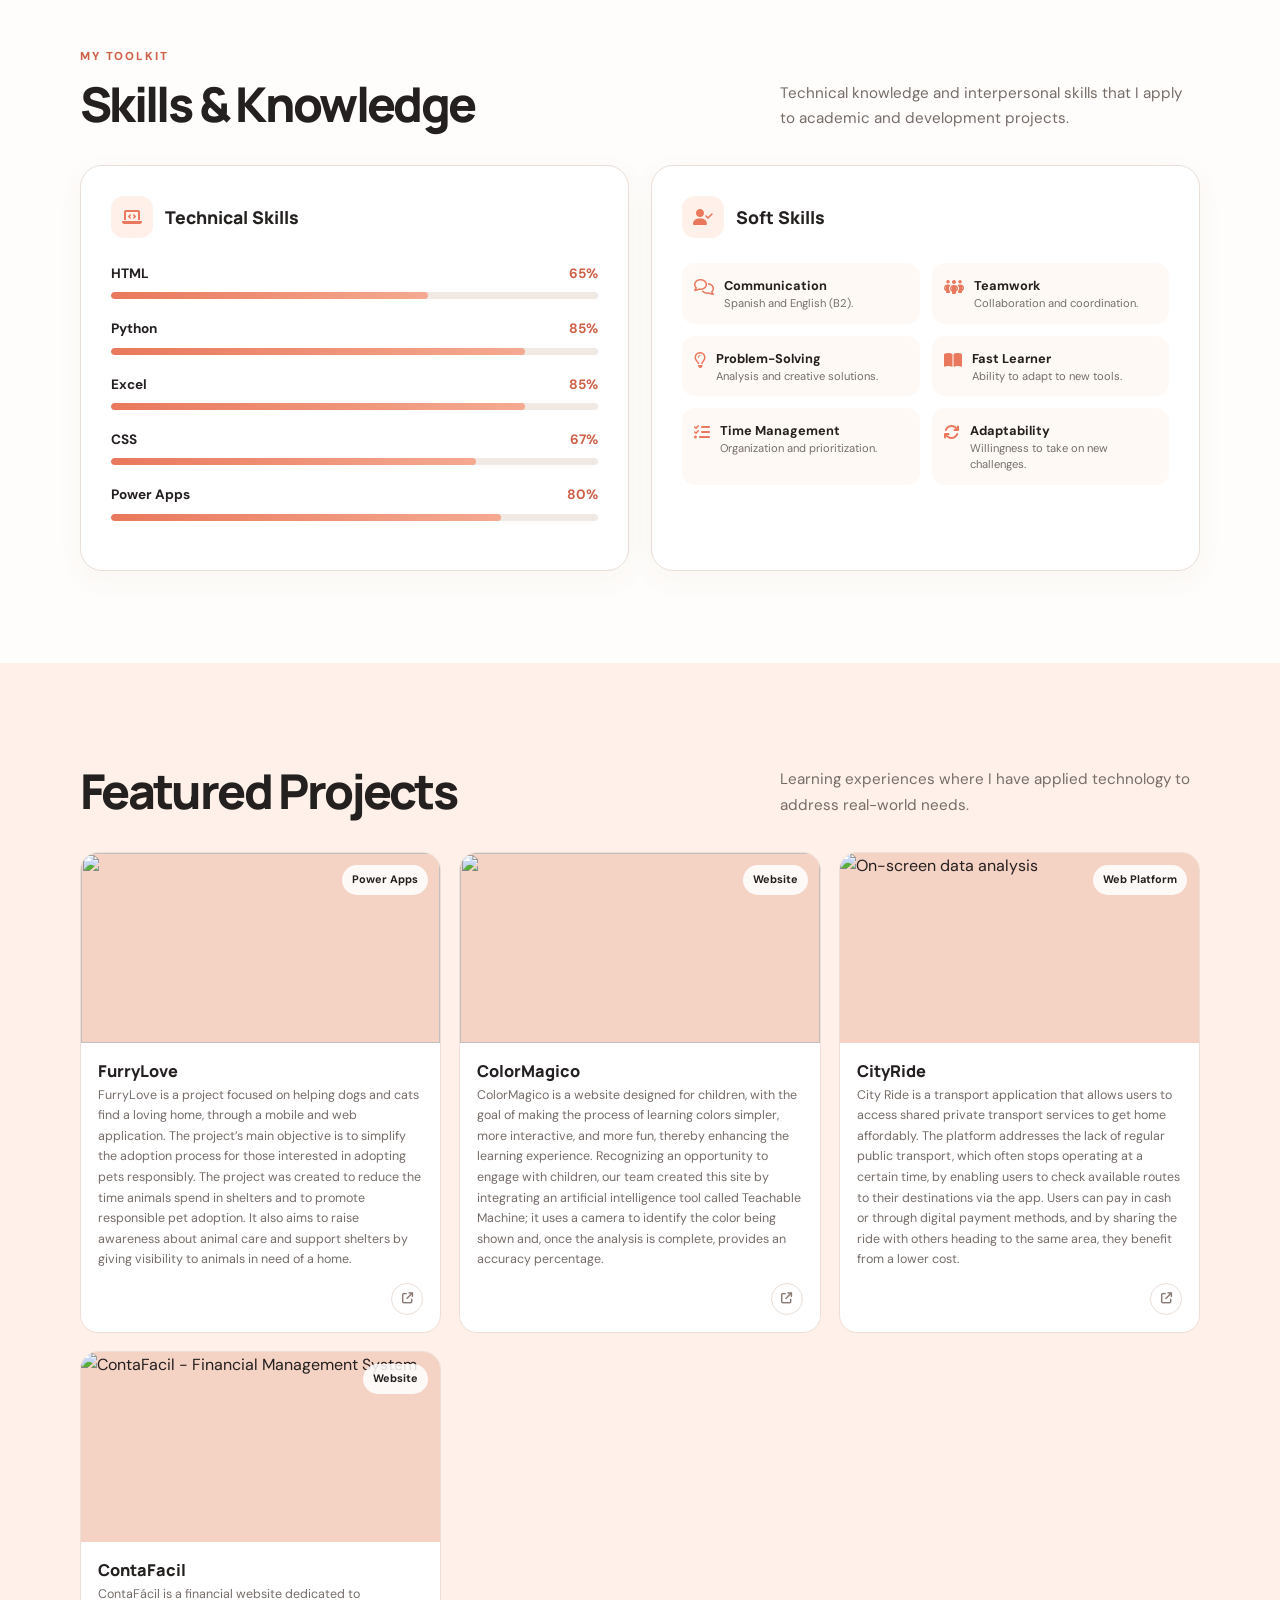
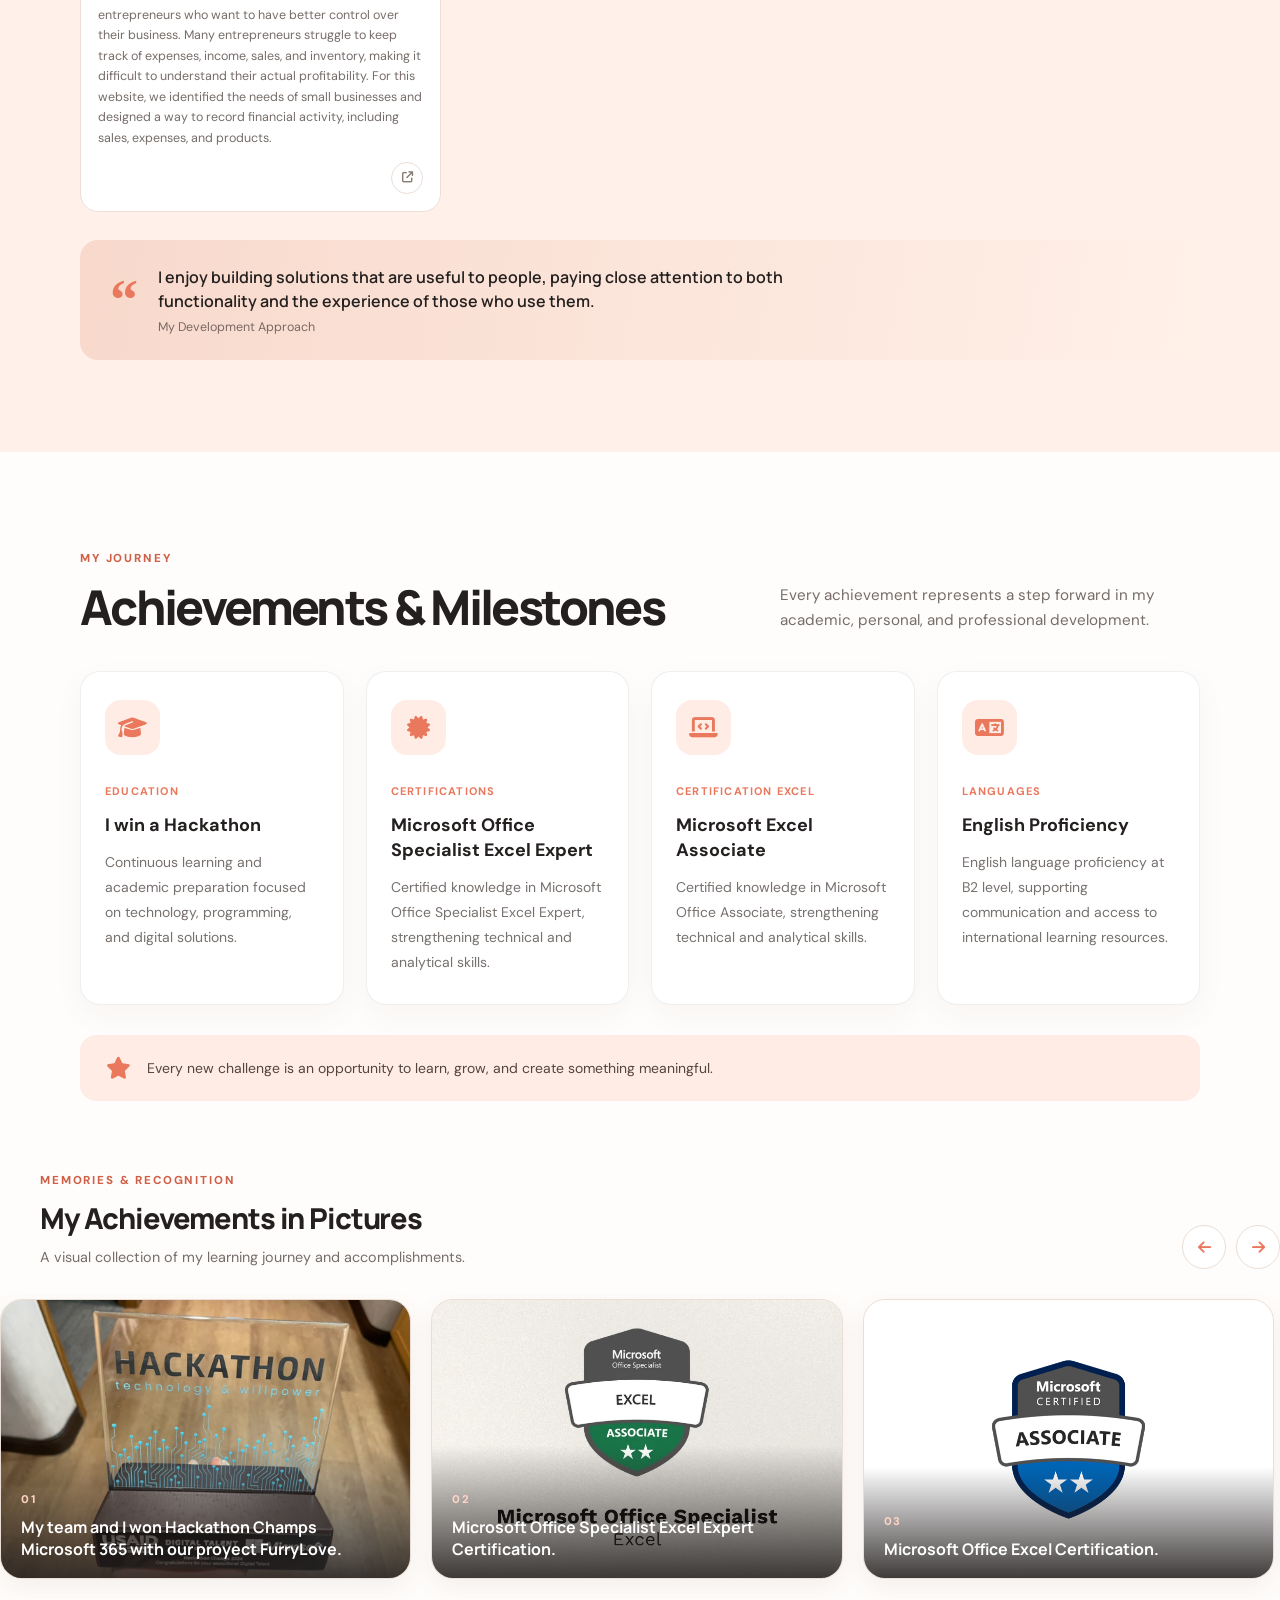
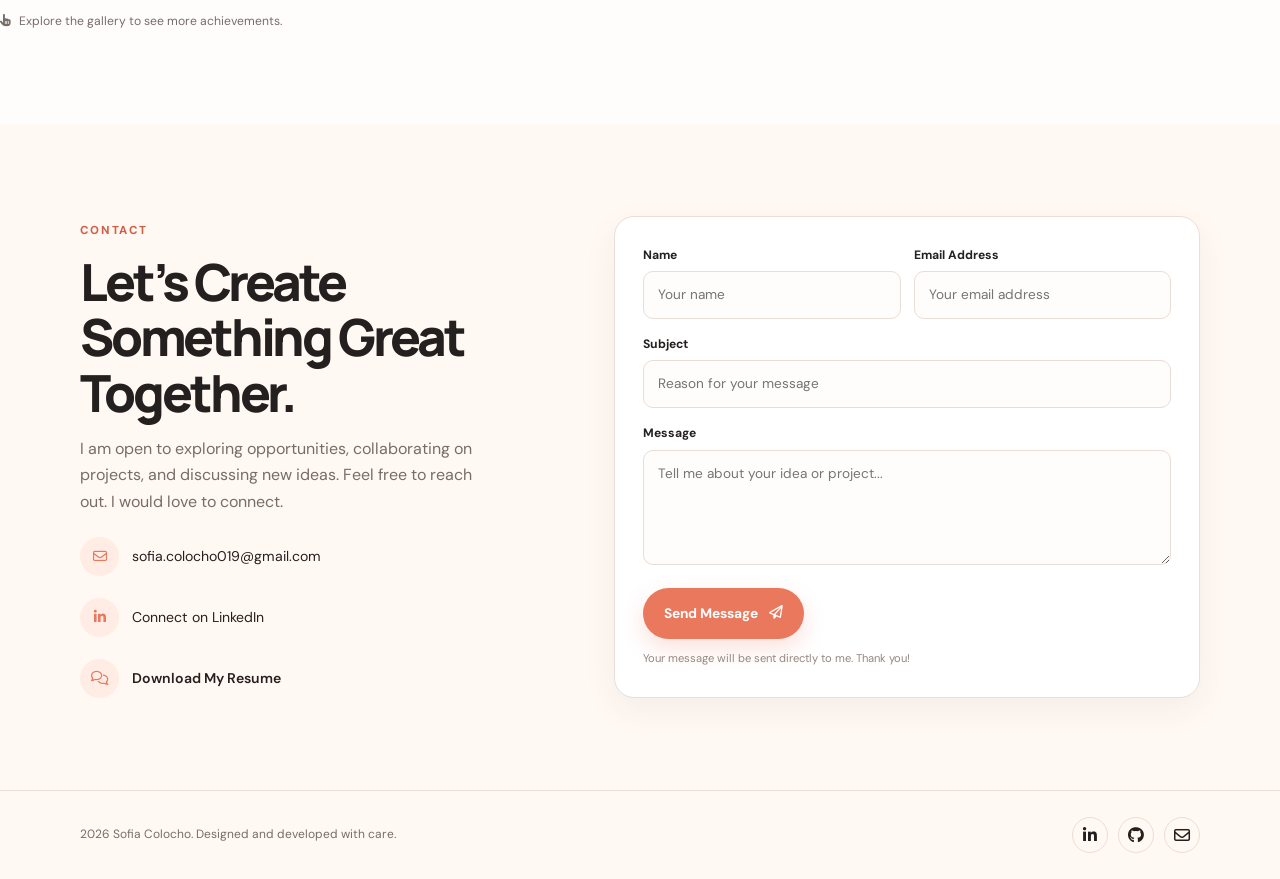
==== commit 04f02f07: "Updated portfolio" ====
--- a/index.html
+++ b/index.html
@@ -21,8 +21,8 @@
         <li><a href="#proyectos">Projects</a></li>
         <li><a href="#sobre-mi">About Me</a></li>
         <li><a href="#habilidades">Skills</a></li>
-        <li><a href="#contacto">Contact</a></li>
-        <li><a class="nav-cta" href="#contacto">Let’s Talk <i class="fa-solid fa-arrow-up-right-from-square"></i></a></li>
+<li><a href="#logros">Achievements</a></li>
+<li><a class="nav-cta" href="#contacto">Let’s Talk <i class="fa-solid fa-arrow-up-right-from-square"></i></a></li>
       </ul>
     </div>
   </nav>
@@ -35,8 +35,8 @@
         <div class="hero-role">Web Developer · HTML · Python</div>
         <p class="hero-copy">I create functional digital solutions and intuitive web experiences by combining development, creativity, and continuous learning.</p>
         <div class="hero-actions">
-          <a class="btn btn-primary" href="#proyectos">View My Projects <i class="fa-solid fa-arrow-right"></i></a>
-          <a class="btn btn-light" href="#sobre-mi">About Me <i class="fa-regular fa-user"></i></a>
+          <a class="btn btn-primary" href="#proyects">View My Projects <i class="fa-solid fa-arrow-right"></i></a>
+          <a class="btn btn-light" href="#about-me">About Me <i class="fa-regular fa-user"></i></a>
         </div>
       </div>
 
@@ -87,7 +87,7 @@
 
           <p>To me, technology means embracing lifelong learning. It is one of the most powerful tools our generation has to innovate, break barriers, and shape tomorrow’s world through code. These are some of the reasons I want to study digital marketing.</p>
 
-          <p>I hold certifications in <strong>Python and Excel 2021</strong>, and have experience building web applications, from user interfaces and server-side logic to database management.</p>
+          <p>I hold certifications in <strong> Excel Specialist, Excel Associate and TOEIC</strong>, and have experience building web applications, from user interfaces and server-side logic to database management.</p>
 
           <div class="chips">
             <span class="chip">Web Development</span>
@@ -117,8 +117,8 @@
             </div>
 
             <div class="skill">
-              <div class="skill-info"><span>HTML</span><span>75%</span></div>
-              <div class="track"><div class="fill" data-width="75%"></div></div>
+              <div class="skill-info"><span>HTML</span><span>65%</span></div>
+              <div class="track"><div class="fill" data-width="65%"></div></div>
             </div>
 
             <div class="skill">
@@ -132,7 +132,7 @@
             </div>
 
             <div class="skill">
-              <div class="skill-info"><span>CSS</span><span>75%</span></div>
+              <div class="skill-info"><span>CSS</span><span>67%</span></div>
               <div class="track"><div class="fill" data-width="75%"></div></div>
             </div>
 
@@ -200,7 +200,7 @@
             <div class="project-info">
               <h3>FurryLove</h3>
 <p>FurryLove is a project focused on helping dogs and cats find a loving home, through a mobile and web application. The project’s main objective is to simplify the adoption process for those interested in adopting pets responsibly.
-The project was created to reduce the time animals spend in shelters and to promote responsible pet adoption. It also aims to raise awareness about animal care and support shelters by giving visibility to animals in need of a home.</p>              <div class="project-bottom">
+The project was created to reduce the time animals spend in shelters and to promote responsible pet adoption. It also aims to raise awareness about animal care and support shelters by giving visibility to animals in need of a home.</p> <div class="project-bottom">
                 <span></span>
                 <span class="circle-arrow"><i class="fa-solid fa-arrow-up-right-from-square"></i></span>
               </div>
@@ -209,12 +209,12 @@
 
           <article class="project-card reveal" data-project="contafacill">
             <div class="project-image">
-              <img src="https://images.unsplash.com/photo-1551288049-bebda4e38f71?auto=format&fit=crop&w=900&q=85" alt="Data and analytics dashboard" loading="lazy">
+              <img src="https://plus.unsplash.com/premium_vector-1725814535071-f7e88abf5c9a?q=80&w=580&auto=format&fit=crop&ixlib=rb-4.1.0&ixid=NHwxMjA3fDA%3D">
               <span class="project-type">Website</span>
             </div>
             <div class="project-info">
-              <h3>ContaFácil</h3>
-              <p>ContaFácil is a financial website dedicated to entrepreneurs who want to have better control over their business. Many entrepreneurs struggle to keep track of expenses, income, sales, and inventory, making it difficult to understand their actual profitability. For this website, we identified the needs of small businesses and designed a way to record financial activity, including sales, expenses, and products.</p>
+              <h3>ColorMagico</h3>
+              <p>ColorMagico is a website designed for children, with the goal of making the process of learning colors simpler, more interactive, and more fun, thereby enhancing the learning experience. Recognizing an opportunity to engage with children, our team created this site by integrating an artificial intelligence tool called Teachable Machine; it uses a camera to identify the color being shown and, once the analysis is complete, provides an accuracy percentage.</p>
               <div class="project-bottom">
                 <span></span>
                 <span class="circle-arrow"><i class="fa-solid fa-arrow-up-right-from-square"></i></span>
@@ -236,6 +236,22 @@
               </div>
             </div>
           </article>
+
+          <div class="project-card reveal" data-project="contafacil">
+    <div class="project-image">
+        <img src="https://images.unsplash.com/photo-1551288049-bebda4e38f71?auto=format&fit=crop&w=900&q=85" alt="ContaFacil - Financial Management System">
+        <span class="project-type">Website</span>
+    </div>
+
+    <div class="project-info">
+        <h3>ContaFacil</h3>
+        <p>ContaFácil is a financial website dedicated to entrepreneurs who want to have better control over their business. Many entrepreneurs struggle to keep track of expenses, income, sales, and inventory, making it difficult to understand their actual profitability. For this website, we identified the needs of small businesses and designed a way to record financial activity, including sales, expenses, and products.</p>
+        <div class="project-bottom">
+            <span></span>
+          <span class="circle-arrow"><i class="fa-solid fa-arrow-up-right-from-square"></i></span>  
+        </div>
+    </div>
+</div>
         </div>
 
         <div class="quote-band reveal">
@@ -247,6 +263,149 @@
         </div>
       </div>
     </section>
+
+<section class="section achievements" id="logros">
+  <div class="wrap">
+
+    <div class="section-head reveal">
+      <div>
+        <span class="eyebrow">My Journey</span>
+        <h2>Achievements & Milestones</h2>
+      </div>
+      <p> Every achievement represents a step forward in my academic, personal, and professional development.
+      </p>
+    </div>
+
+    <div class="achievements-grid">
+
+     
+      <article class="achievement-card reveal">
+        <div class="achievement-icon">
+          <i class="fa-solid fa-graduation-cap"></i>
+        </div>
+        <span class="achievement-category">Education</span>
+        <h3>I win a Hackathon</h3>
+        <p> Continuous learning and academic preparation focused on technology, programming, and digital solutions.</p>
+      </article>
+
+   
+      <article class="achievement-card reveal">
+        <div class="achievement-icon">
+          <i class="fa-solid fa-certificate"></i>
+        </div>
+        <span class="achievement-category">Certifications</span>
+        <h3>Microsoft Office Specialist Excel Expert</h3>
+        <p> Certified knowledge in Microsoft Office Specialist Excel Expert, strengthening technical and analytical skills.
+        </p>
+      </article>
+
+     
+      <article class="achievement-card reveal">
+        <div class="achievement-icon">
+          <i class="fa-solid fa-laptop-code"></i>
+        </div>
+        <span class="achievement-category">Certification excel</span>
+        <h3>Microsoft Excel Associate</h3>
+        <p> Certified knowledge in Microsoft Office Associate, strengthening technical and analytical skills.
+        </p>
+      </article>
+
+      <article class="achievement-card reveal">
+        <div class="achievement-icon">
+          <i class="fa-solid fa-language"></i>
+        </div>
+        <span class="achievement-category">Languages</span>
+        <h3>English Proficiency</h3>
+        <p> English language proficiency at B2 level, supporting communication and access to international learning resources.
+        </p>
+      </article>
+
+    </div>
+
+    <div class="achievement-note reveal">
+      <i class="fa-solid fa-star"></i>
+      <p> Every new challenge is an opportunity to learn, grow, and create something meaningful.
+      </p>
+    </div>
+
+  </div>
+
+  </div>
+
+<div class="achievement-gallery reveal">
+
+    <div class="gallery-heading">
+        <div>
+            <span class="eyebrow">Memories & Recognition</span>
+            <h3>My Achievements in Pictures</h3>
+            <p>A visual collection of my learning journey and accomplishments.</p>
+        </div>
+
+        <div class="gallery-controls">
+
+            <button type="button"
+                    class="gallery-btn"
+                    id="achievementPrev"
+                    aria-label="Previous photos">
+                <i class="fa-solid fa-arrow-left"></i>
+            </button>
+
+            <button type="button"
+                    class="gallery-btn"
+                    id="achievementNext"
+                    aria-label="Next photos">
+                <i class="fa-solid fa-arrow-right"></i>
+            </button>
+
+        </div>
+    </div>
+
+    <div class="achievement-carousel" id="achievementCarousel">
+
+        <article class="gallery-card">
+            <img src="Images/WhatsApp Image 2026-11-10 at 7.42.51 PM (2).jpeg" alt="Academic achievement" loading="lazy">
+            <div class="gallery-caption">
+                <span>01</span>
+                <h4>My team and I won Hackathon Champs Microsoft 365 with our proyect FurryLove. </h4>
+            </div>
+        </article>
+
+        <article class="gallery-card">
+            <img src="Images/mos-excel_800x800_0cf78cdc-0891-4b61-81fd-c19c7446edd8.webp" alt="Excel certification" loading="lazy">
+            <div class="gallery-caption">
+                <span>02</span>
+                <h4>Microsoft Office Specialist Excel Expert Certification.</h4>
+            </div>
+        </article>
+
+        <article class="gallery-card">
+            <img src="Images/microsoft-administrator-courses.jpg" alt="Excel certification" loading="lazy">
+            <div class="gallery-caption">
+                <span>03</span>
+                <h4>Microsoft Office Excel Certification.</h4>
+            </div>
+        </article>
+
+        <article class="gallery-card">
+            <img src="Images/images (8).jpg" alt="Learning experience" loading="lazy">
+            <div class="gallery-caption">
+                <span>04</span>
+                <h4>Learning Experiences (TOEIC).</h4>
+            </div>
+        </article>
+
+    </div>
+
+    <p class="gallery-hint">
+        <i class="fa-solid fa-hand-pointer"></i>
+        Explore the gallery to see more achievements.
+    </p>
+
+</div>
+
+</div>
+
+</section>
 
     <section class="section" id="contacto">
       <div class="wrap contact-grid">
--- a/style.css
+++ b/style.css
@@ -12,7 +12,7 @@
     .btn{display:inline-flex;align-items:center;justify-content:center;gap:11px;padding:13px 20px;border:1px solid transparent;border-radius:999px;font-weight:700;font-size:.86rem;transition:.25s;cursor:pointer}
     .btn-primary{background:var(--coral);color:white;box-shadow:0 9px 22px rgba(233,120,92,.22)}
     .btn-primary:hover{background:var(--coral-dark);transform:translateY(-2px)}
-    .btn-light{border-color:#d9c    9c0;background:rgba(255,255,255,.35)}
+    .btn-light{border-color:#d9c9c0;background:rgba(255,255,255,.35)}
     .btn-light:hover{background:white;transform:translateY(-2px)}
     .nav{position:sticky;top:0;z-index:20;background:rgba(255,248,243,.88);backdrop-filter:blur(16px);border-bottom:1px solid rgba(234,222,215,.75)}
     .nav-inner{height:76px;display:flex;align-items:center;justify-content:space-between}
@@ -171,11 +171,6 @@
     @media(max-width:650px){.wrap{width:calc(100% - 34px)}.section{padding:70px 0}.nav-inner{height:66px}.menu-btn{display:block}.nav-links{display:none;position:absolute;top:66px;left:0;right:0;padding:15px 24px 22px;background:var(--paper);border-bottom:1px solid var(--line);flex-direction:column;align-items:stretch;gap:0}.nav-links.open{display:flex}.nav-links a{display:block;padding:11px 0}.nav-cta{margin-top:7px;text-align:center}.hero{padding:52px 0 48px}.hero-grid{grid-template-columns:1fr;text-align:center}.hero-visual{grid-row:1;min-height:280px}.portrait,.portrait-placeholder{width:235px;height:245px}.portrait-halo{width:265px}.status-card{width:175px;right:0;bottom:0;padding:12px;text-align:left}.hero h1{font-size:clamp(2.8rem,13vw,4.2rem)}.hero-copy{margin-left:auto;margin-right:auto}.hero-actions{justify-content:center}.tools{justify-content:center}.tools-label{width:100%;text-align:center}.section-head{display:block}.section-head p{margin-top:12px}.about-grid,.skills-grid,.contact-grid{grid-template-columns:1fr}.project-grid{grid-template-columns:1fr}.project-image{height:205px}.quote-band{align-items:flex-start;padding:20px}.soft-grid{grid-template-columns:1fr 1fr}.form-row{grid-template-columns:1fr;gap:0}.footer-inner{flex-direction:column;text-align:center}}
     @media(max-width:390px){.soft-grid{grid-template-columns:1fr}.hero-actions .btn{width:100%}}
 
-
-/* =====================================
-   AURORA CORAL - CURSOR FIX
-===================================== */
-
 @media (hover: hover) and (pointer: fine) {
 
     html, body, a, button {
@@ -264,3 +259,440 @@
         display: none !important;
     }
 }
+
+.achievements {
+  background: #fffdfb;
+}
+
+.achievements-grid {
+  display: grid;
+  grid-template-columns: repeat(4, minmax(0, 1fr));
+  gap: 22px;
+  margin-top: 38px;
+}
+
+.achievement-card {
+  background: #ffffff;
+  border: 1px solid rgba(30, 30, 30, 0.07);
+  border-radius: 20px;
+  padding: 28px 24px;
+  box-shadow: 0 10px 30px rgba(40, 30, 25, 0.04);
+  transition: transform 0.3s ease, box-shadow 0.3s ease;
+}
+
+.achievement-card:hover {
+  transform: translateY(-7px);
+  box-shadow: 0 18px 38px rgba(40, 30, 25, 0.09);
+}
+
+.achievement-icon {
+  width: 55px;
+  height: 55px;
+  display: grid;
+  place-items: center;
+  border-radius: 16px;
+  background: #ffede5;
+  color: var(--coral);
+  font-size: 23px;
+  margin-bottom: 22px;
+}
+
+.achievement-category {
+  display: inline-block;
+  color: var(--coral);
+  font-size: 11px;
+  font-weight: 700;
+  letter-spacing: 1.2px;
+  text-transform: uppercase;
+  margin-bottom: 12px;
+}
+
+.achievement-card h3 {
+  font-size: 18px;
+  line-height: 1.4;
+  margin-bottom: 12px;
+}
+
+.achievement-card p {
+  font-size: 14px;
+  line-height: 1.8;
+  color: #77716e;
+}
+
+.achievement-note {
+  display: flex;
+  align-items: center;
+  gap: 16px;
+  margin-top: 30px;
+  padding: 22px 26px;
+  background: #ffede5;
+  border-radius: 16px;
+  color: var(--coral);
+}
+
+.achievement-note i {
+  font-size: 22px;
+}
+
+.achievement-note p {
+  color: #514541;
+  font-size: 14px;
+  line-height: 1.6;
+}
+
+@media (max-width: 1000px) {
+  .achievements-grid {
+    grid-template-columns: repeat(2, minmax(0, 1fr));
+  }
+}
+
+@media (max-width: 600px) {
+  .achievements-grid {
+    grid-template-columns: 1fr;
+  }
+
+  .achievement-card {
+    padding: 24px 20px;
+  }
+}
+
+
+.achievement-gallery {
+  margin-top: 65px;
+}
+
+.gallery-heading {
+  display: flex;
+  align-items: end;
+  justify-content: space-between;
+  gap: 25px;
+  margin-bottom: 25px;
+}
+
+.gallery-heading h3 {
+  font-size: 25px;
+  margin: 8px 0;
+}
+
+.gallery-heading p {
+  color: #77716e;
+  font-size: 14px;
+  line-height: 1.7;
+}
+
+.gallery-controls {
+  display: flex;
+  gap: 10px;
+  flex-shrink: 0;
+}
+
+.gallery-btn {
+  width: 45px;
+  height: 45px;
+  border: 1px solid #f0d9d0;
+  border-radius: 50%;
+  background: #ffffff;
+  color: var(--coral);
+  cursor: pointer;
+  font-size: 15px;
+  transition: all 0.3s ease;
+}
+
+.gallery-btn:hover {
+  background: var(--coral);
+  color: #ffffff;
+  transform: translateY(-3px);
+}
+
+.achievement-carousel {
+  display: flex;
+  gap: 22px;
+  overflow-x: auto;
+  scroll-behavior: smooth;
+  scroll-snap-type: x mandatory;
+  padding: 5px 3px 18px;
+  scrollbar-width: thin;
+  scrollbar-color: var(--coral) #f3e9e4;
+}
+
+.achievement-carousel::-webkit-scrollbar {
+  height: 6px;
+}
+
+.achievement-carousel::-webkit-scrollbar-track {
+  background: #f3e9e4;
+  border-radius: 10px;
+}
+
+.achievement-carousel::-webkit-scrollbar-thumb {
+  background: var(--coral);
+  border-radius: 10px;
+}
+
+.gallery-card {
+  position: relative;
+  flex: 0 0 320px;
+  height: 280px;
+  overflow: hidden;
+  border-radius: 20px;
+  background: #f5e9e3;
+  scroll-snap-align: start;
+  box-shadow: 0 8px 25px rgba(40, 30, 25, 0.07);
+}
+
+.gallery-card img {
+  width: 100%;
+  height: 100%;
+  object-fit: cover;
+  display: block;
+  transition: transform 0.5s ease;
+}
+
+.gallery-card:hover img {
+  transform: scale(1.06);
+}
+
+.gallery-caption {
+  position: absolute;
+  inset: auto 0 0;
+  padding: 35px 20px 18px;
+  color: #ffffff;
+  background: linear-gradient(
+    to top,
+    rgba(20, 15, 15, 0.85),
+    transparent
+  );
+}
+
+.gallery-caption span {
+  font-size: 11px;
+  font-weight: 700;
+  letter-spacing: 1.5px;
+  color: #ffd6c8;
+}
+
+.gallery-caption h4 {
+  font-size: 17px;
+  margin-top: 5px;
+}
+
+.gallery-hint {
+  display: flex;
+  align-items: center;
+  gap: 9px;
+  margin-top: 12px;
+  color: #8b817d;
+  font-size: 12px;
+}
+
+
+@media (max-width: 600px) {
+  .gallery-heading {
+    align-items: flex-start;
+    flex-direction: column;
+  }
+
+  .gallery-heading h3 {
+    font-size: 22px;
+  }
+
+  .gallery-controls {
+    align-self: flex-end;
+  }
+
+  .gallery-card {
+    flex-basis: 85%;
+    height: 250px;
+  }
+}
+
+
+.achievement-gallery {
+    width: 100%;
+    margin-top: 65px;
+    overflow: hidden;
+}
+
+.gallery-heading {
+    display: flex;
+    justify-content: space-between;
+    align-items: flex-end;
+    gap: 20px;
+    margin-bottom: 25px;
+}
+
+.gallery-heading h3 {
+    font: 800 clamp(1.4rem, 3vw, 1.8rem)/1.2 "Manrope", sans-serif;
+    letter-spacing: -0.04em;
+    margin: 9px 0;
+}
+
+.gallery-heading p {
+    color: var(--muted);
+    font-size: 0.9rem;
+}
+
+.gallery-controls {
+    display: flex;
+    gap: 10px;
+    flex-shrink: 0;
+}
+
+.gallery-btn {
+    width: 44px;
+    height: 44px;
+    display: grid;
+    place-items: center;
+    border: 1px solid var(--line);
+    border-radius: 50%;
+    background: white;
+    color: var(--coral);
+    cursor: pointer;
+    transition: background .25s, color .25s, transform .25s;
+}
+
+.gallery-btn:hover {
+    background: var(--coral);
+    color: white;
+    transform: translateY(-3px);
+}
+
+.gallery-btn:disabled {
+    opacity: .4;
+    cursor: not-allowed;
+    transform: none;
+}
+
+
+.achievement-carousel {
+    display: flex;
+    gap: 20px;
+    width: 100%;
+    overflow-x: auto;
+    overflow-y: hidden;
+    padding: 5px 3px 20px;
+    scroll-behavior: smooth;
+    scroll-snap-type: x mandatory;
+    scrollbar-width: thin;
+    scrollbar-color: var(--coral) var(--paper2);
+    -webkit-overflow-scrolling: touch;
+}
+
+.achievement-carousel::-webkit-scrollbar {
+    height: 6px;
+}
+
+.achievement-carousel::-webkit-scrollbar-track {
+    background: var(--paper2);
+    border-radius: 20px;
+}
+
+.achievement-carousel::-webkit-scrollbar-thumb {
+    background: var(--coral);
+    border-radius: 20px;
+}
+
+
+.gallery-card {
+    position: relative;
+    flex: 0 0 calc((100% - 40px) / 3);
+    min-width: 0;
+    height: 280px;
+    overflow: hidden;
+    border-radius: var(--radius);
+    background: var(--paper2);
+    scroll-snap-align: start;
+    border: 1px solid var(--line);
+    box-shadow: 0 8px 25px rgba(104,66,48,.08);
+}
+
+.gallery-card img {
+    width: 100%;
+    height: 100%;
+    display: block;
+    object-fit: cover;
+    transition: transform .5s ease;
+}
+
+.gallery-card:hover img {
+    transform: scale(1.06);
+}
+
+
+.gallery-caption {
+    position: absolute;
+    inset: auto 0 0;
+    padding: 40px 20px 18px;
+    color: white;
+    background: linear-gradient(
+        to top,
+        rgba(36, 32, 31, .88),
+        rgba(36, 32, 31, 0)
+    );
+}
+
+.gallery-caption span {
+    color: #ffd3c5;
+    font-size: .7rem;
+    font-weight: 800;
+    letter-spacing: .15em;
+}
+
+.gallery-caption h4 {
+    font: 700 1rem "Manrope", sans-serif;
+    margin-top: 5px;
+}
+
+.gallery-hint {
+    display: flex;
+    align-items: center;
+    gap: 8px;
+    margin-top: 12px;
+    color: var(--muted);
+    font-size: .76rem;
+}
+
+
+@media (max-width: 850px) {
+    .gallery-card {
+        flex-basis: calc((100% - 20px) / 2);
+        height: 260px;
+    }
+}
+
+@media (max-width: 600px) {
+    .gallery-heading {
+        align-items: flex-start;
+        flex-direction: column;
+    }
+
+    .gallery-controls {
+        align-self: flex-end;
+    }
+
+    .gallery-card {
+        flex-basis: 85%;
+        height: 245px;
+    }
+}
+
+@media (prefers-reduced-motion: reduce) {
+    .achievement-carousel {
+        scroll-behavior: auto;
+    }
+
+    .gallery-card img,
+    .gallery-btn {
+        transition: none;
+    }
+}
+
+.gallery-heading {
+    padding-left: 40px;
+}
+
+@media (max-width: 600px) {
+    .gallery-heading {
+        padding-left: 15px;
+    }
+}
